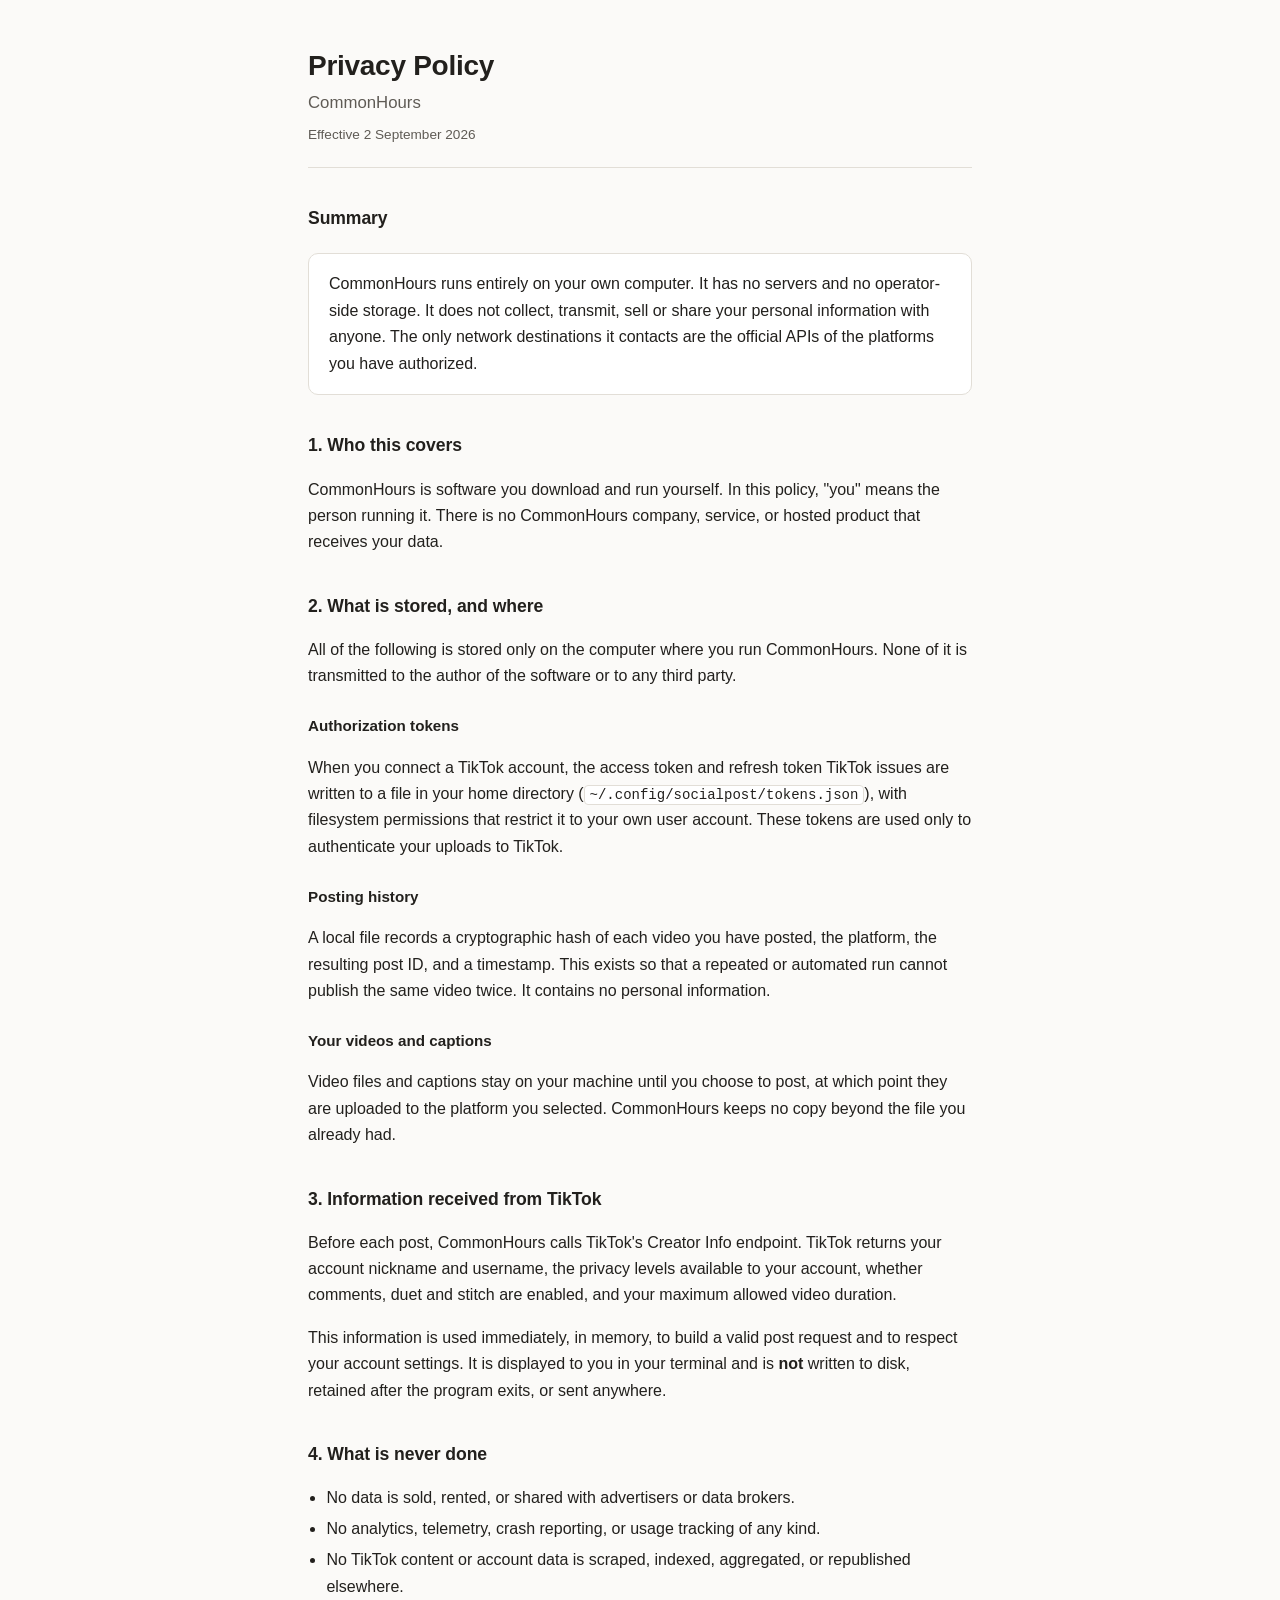
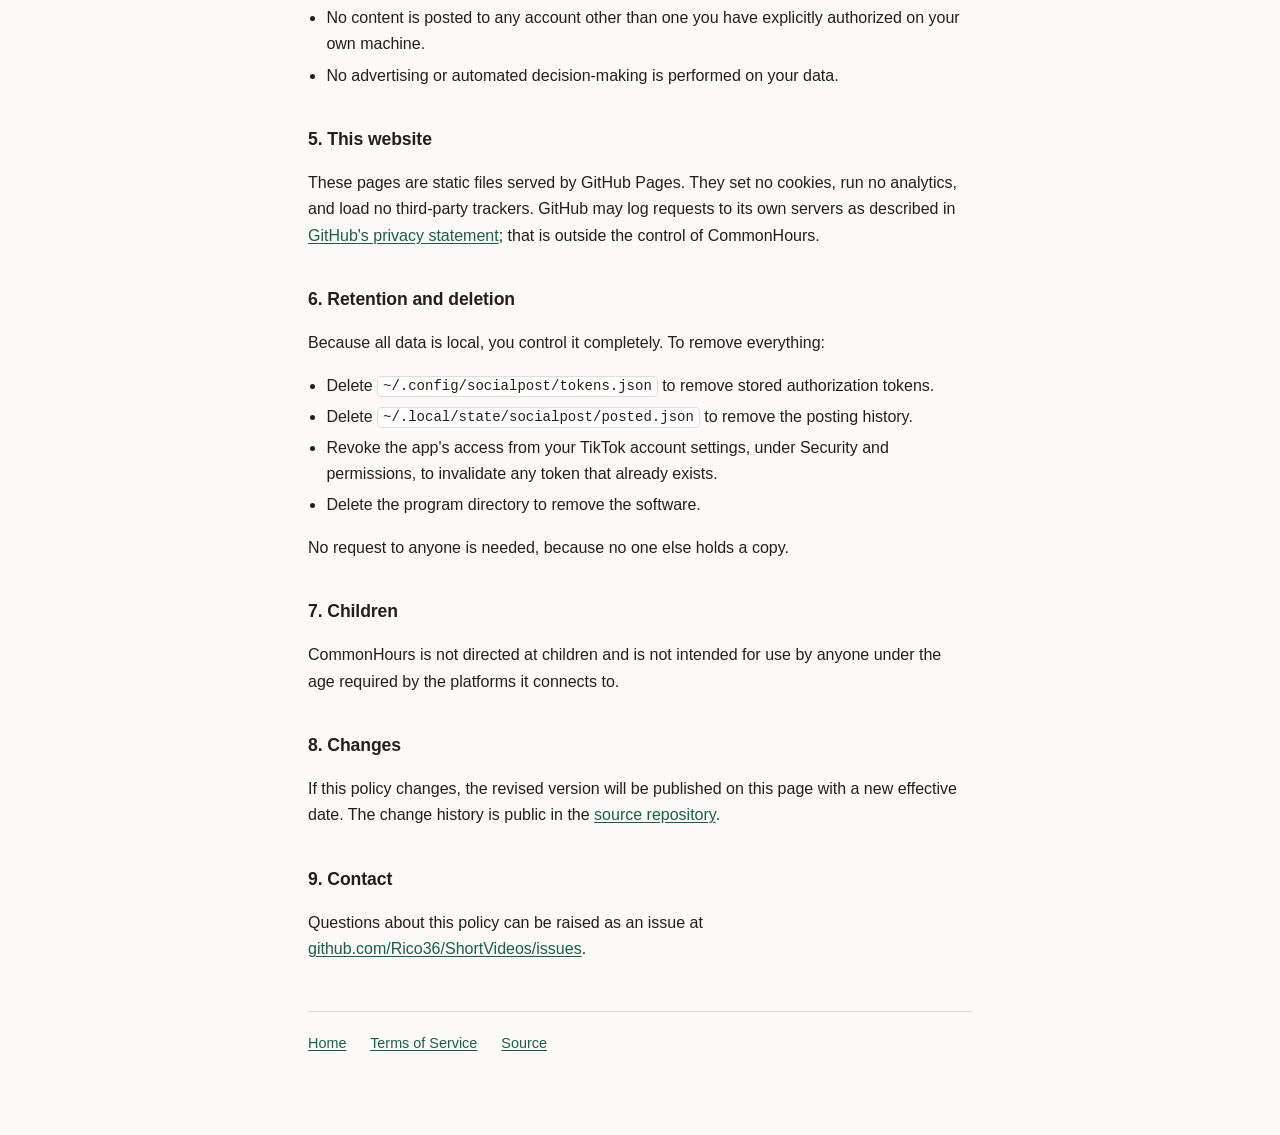
==== docs/privacy.html @ 536d6ac2 "Add CommonHours site: landing page, policies, OAuth callback The TikTok developer portal will not ac" ====
<!doctype html>
<html lang="en">
<head>
<meta charset="utf-8">
<meta name="viewport" content="width=device-width, initial-scale=1">
<title>Privacy Policy — CommonHours</title>
<link rel="stylesheet" href="assets/style.css">
</head>
<body>
<div class="wrap">

<header>
  <h1>Privacy Policy</h1>
  <p class="lede">CommonHours</p>
  <p class="meta">Effective 2 September 2026</p>
</header>

<h2>Summary</h2>
<div class="card">
  <p style="margin:0">CommonHours runs entirely on your own computer. It has no
  servers and no operator-side storage. It does not collect, transmit, sell or
  share your personal information with anyone. The only network destinations it
  contacts are the official APIs of the platforms you have authorized.</p>
</div>

<h2>1. Who this covers</h2>
<p>CommonHours is software you download and run yourself. In this policy,
"you" means the person running it. There is no CommonHours company, service, or
hosted product that receives your data.</p>

<h2>2. What is stored, and where</h2>
<p>All of the following is stored only on the computer where you run CommonHours.
None of it is transmitted to the author of the software or to any third party.</p>

<h3>Authorization tokens</h3>
<p>When you connect a TikTok account, the access token and refresh token TikTok
issues are written to a file in your home directory
(<code>~/.config/socialpost/tokens.json</code>), with filesystem permissions that
restrict it to your own user account. These tokens are used only to authenticate
your uploads to TikTok.</p>

<h3>Posting history</h3>
<p>A local file records a cryptographic hash of each video you have posted, the
platform, the resulting post ID, and a timestamp. This exists so that a repeated
or automated run cannot publish the same video twice. It contains no personal
information.</p>

<h3>Your videos and captions</h3>
<p>Video files and captions stay on your machine until you choose to post, at
which point they are uploaded to the platform you selected. CommonHours keeps no
copy beyond the file you already had.</p>

<h2>3. Information received from TikTok</h2>
<p>Before each post, CommonHours calls TikTok's Creator Info endpoint. TikTok
returns your account nickname and username, the privacy levels available to your
account, whether comments, duet and stitch are enabled, and your maximum allowed
video duration.</p>
<p>This information is used immediately, in memory, to build a valid post request
and to respect your account settings. It is displayed to you in your terminal and
is <strong>not</strong> written to disk, retained after the program exits, or sent
anywhere.</p>

<h2>4. What is never done</h2>
<ul>
  <li>No data is sold, rented, or shared with advertisers or data brokers.</li>
  <li>No analytics, telemetry, crash reporting, or usage tracking of any kind.</li>
  <li>No TikTok content or account data is scraped, indexed, aggregated, or
      republished elsewhere.</li>
  <li>No content is posted to any account other than one you have explicitly
      authorized on your own machine.</li>
  <li>No advertising or automated decision-making is performed on your data.</li>
</ul>

<h2>5. This website</h2>
<p>These pages are static files served by GitHub Pages. They set no cookies, run
no analytics, and load no third-party trackers. GitHub may log requests to its own
servers as described in
<a href="https://docs.github.com/en/site-policy/privacy-policies/github-general-privacy-statement">GitHub's
privacy statement</a>; that is outside the control of CommonHours.</p>

<h2>6. Retention and deletion</h2>
<p>Because all data is local, you control it completely. To remove everything:</p>
<ul>
  <li>Delete <code>~/.config/socialpost/tokens.json</code> to remove stored
      authorization tokens.</li>
  <li>Delete <code>~/.local/state/socialpost/posted.json</code> to remove the
      posting history.</li>
  <li>Revoke the app's access from your TikTok account settings, under
      Security and permissions, to invalidate any token that already exists.</li>
  <li>Delete the program directory to remove the software.</li>
</ul>
<p>No request to anyone is needed, because no one else holds a copy.</p>

<h2>7. Children</h2>
<p>CommonHours is not directed at children and is not intended for use by anyone
under the age required by the platforms it connects to.</p>

<h2>8. Changes</h2>
<p>If this policy changes, the revised version will be published on this page with
a new effective date. The change history is public in the
<a href="https://github.com/Rico36/ShortVideos">source repository</a>.</p>

<h2>9. Contact</h2>
<p>Questions about this policy can be raised as an issue at
<a href="https://github.com/Rico36/ShortVideos/issues">github.com/Rico36/ShortVideos/issues</a>.</p>

<nav>
  <a href="index.html">Home</a>
  <a href="terms.html">Terms of Service</a>
  <a href="https://github.com/Rico36/ShortVideos">Source</a>
</nav>

</div>
</body>
</html>
---- docs/assets/style.css ----
:root {
  --bg: #fbfaf8;
  --fg: #22201d;
  --muted: #5f5b55;
  --rule: #e2ded7;
  --accent: #1f5c4a;
  --card: #ffffff;
}
@media (prefers-color-scheme: dark) {
  :root {
    --bg: #16151a;
    --fg: #e8e6e2;
    --muted: #a09b93;
    --rule: #33313a;
    --accent: #7fc8ad;
    --card: #1e1d23;
  }
}
* { box-sizing: border-box; }
body {
  margin: 0;
  background: var(--bg);
  color: var(--fg);
  font: 16px/1.65 -apple-system, BlinkMacSystemFont, "Segoe UI", Roboto, Helvetica, Arial, sans-serif;
  -webkit-font-smoothing: antialiased;
}
.wrap { max-width: 44rem; margin: 0 auto; padding: 3rem 1.25rem 5rem; }
header { border-bottom: 1px solid var(--rule); padding-bottom: 1.25rem; margin-bottom: 2rem; }
h1 { font-size: 1.75rem; line-height: 1.25; margin: 0 0 .35rem; letter-spacing: -.01em; }
h2 { font-size: 1.1rem; margin: 2.25rem 0 .6rem; letter-spacing: -.005em; }
h3 { font-size: .95rem; margin: 1.5rem 0 .4rem; }
p, li { color: var(--fg); }
.lede { color: var(--muted); font-size: 1.05rem; margin: 0; }
.meta { color: var(--muted); font-size: .85rem; margin: .5rem 0 0; }
a { color: var(--accent); text-underline-offset: 2px; }
ul { padding-left: 1.15rem; }
li { margin: .3rem 0; }
code {
  font-family: ui-monospace, SFMono-Regular, Menlo, Consolas, monospace;
  font-size: .875em;
  background: var(--card);
  border: 1px solid var(--rule);
  border-radius: 4px;
  padding: .1em .35em;
}
.card {
  background: var(--card);
  border: 1px solid var(--rule);
  border-radius: 10px;
  padding: 1.1rem 1.25rem;
  margin: 1.25rem 0;
}
nav { margin-top: 3rem; padding-top: 1.25rem; border-top: 1px solid var(--rule); font-size: .9rem; }
nav a { margin-right: 1.25rem; }
.code-box {
  font-family: ui-monospace, SFMono-Regular, Menlo, Consolas, monospace;
  font-size: 1.05rem;
  word-break: break-all;
  background: var(--card);
  border: 1px solid var(--rule);
  border-radius: 8px;
  padding: 1rem;
  margin: 1rem 0;
}
button {
  font: inherit;
  font-size: .9rem;
  padding: .5rem 1rem;
  border-radius: 7px;
  border: 1px solid var(--rule);
  background: var(--card);
  color: var(--fg);
  cursor: pointer;
}
button:hover { border-color: var(--accent); }
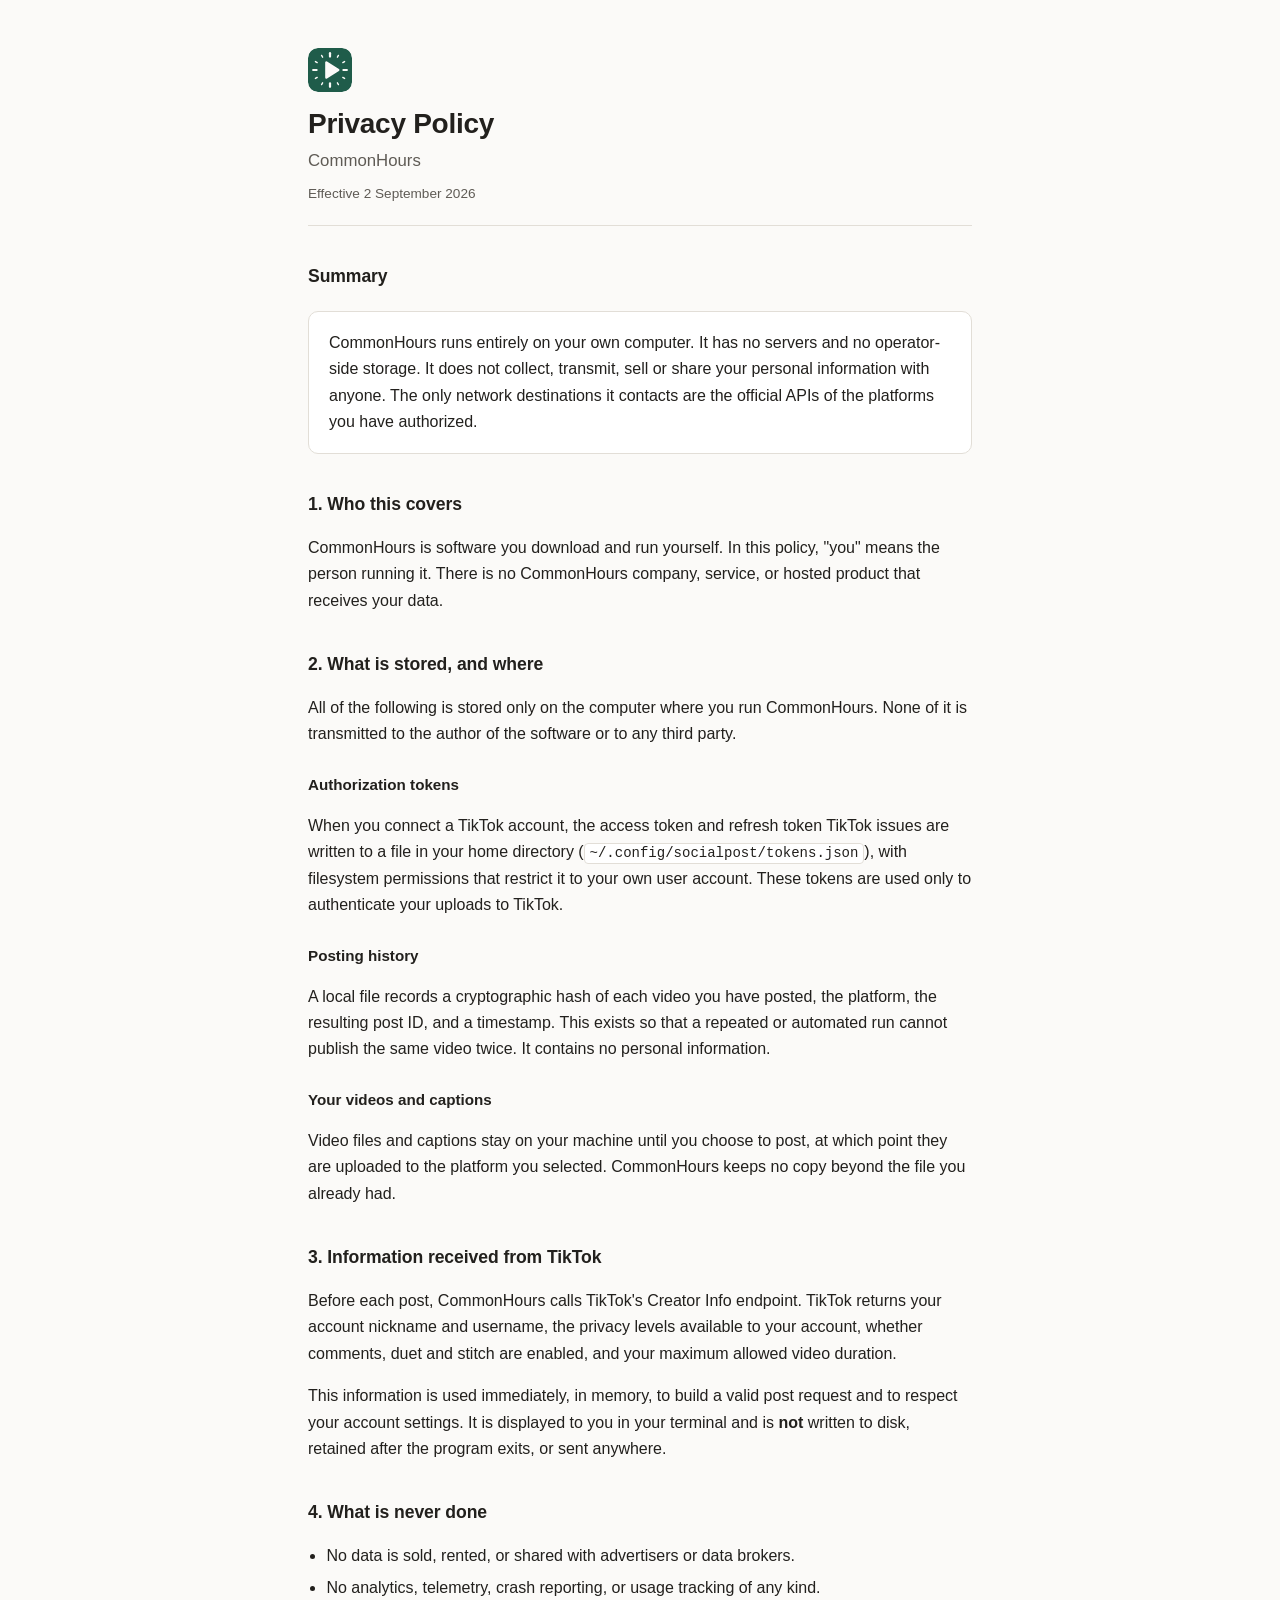
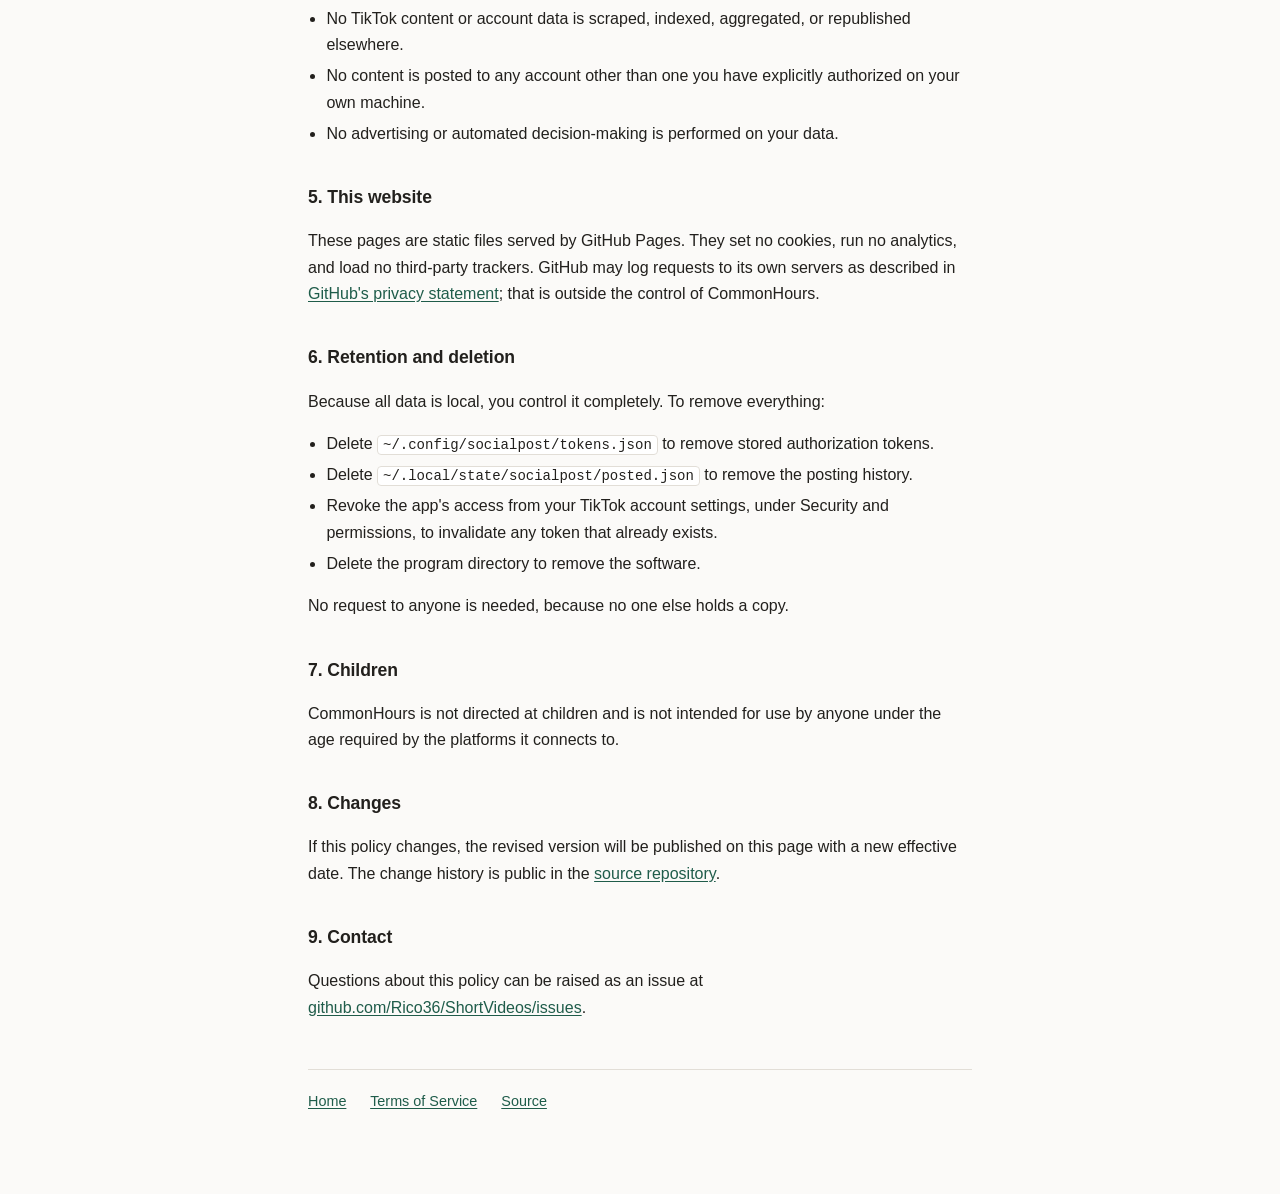
==== commit 214ef486: "Add the CommonHours mark as favicon and page header Same dial-and-play mark as the app icon, so the " ====
--- a/docs/privacy.html
+++ b/docs/privacy.html
@@ -4,12 +4,15 @@
 <meta charset="utf-8">
 <meta name="viewport" content="width=device-width, initial-scale=1">
 <title>Privacy Policy — CommonHours</title>
+<link rel="icon" href="assets/icon.svg" type="image/svg+xml">
+<link rel="apple-touch-icon" href="assets/apple-touch-icon.png">
 <link rel="stylesheet" href="assets/style.css">
 </head>
 <body>
 <div class="wrap">
 
 <header>
+  <img class="mark" src="assets/icon.svg" alt="" width="44" height="44">
   <h1>Privacy Policy</h1>
   <p class="lede">CommonHours</p>
   <p class="meta">Effective 2 September 2026</p>
--- a/docs/assets/style.css
+++ b/docs/assets/style.css
@@ -26,6 +26,7 @@
 }
 .wrap { max-width: 44rem; margin: 0 auto; padding: 3rem 1.25rem 5rem; }
 header { border-bottom: 1px solid var(--rule); padding-bottom: 1.25rem; margin-bottom: 2rem; }
+.mark { display: block; width: 44px; height: 44px; border-radius: 10px; margin-bottom: .9rem; }
 h1 { font-size: 1.75rem; line-height: 1.25; margin: 0 0 .35rem; letter-spacing: -.01em; }
 h2 { font-size: 1.1rem; margin: 2.25rem 0 .6rem; letter-spacing: -.005em; }
 h3 { font-size: .95rem; margin: 1.5rem 0 .4rem; }
